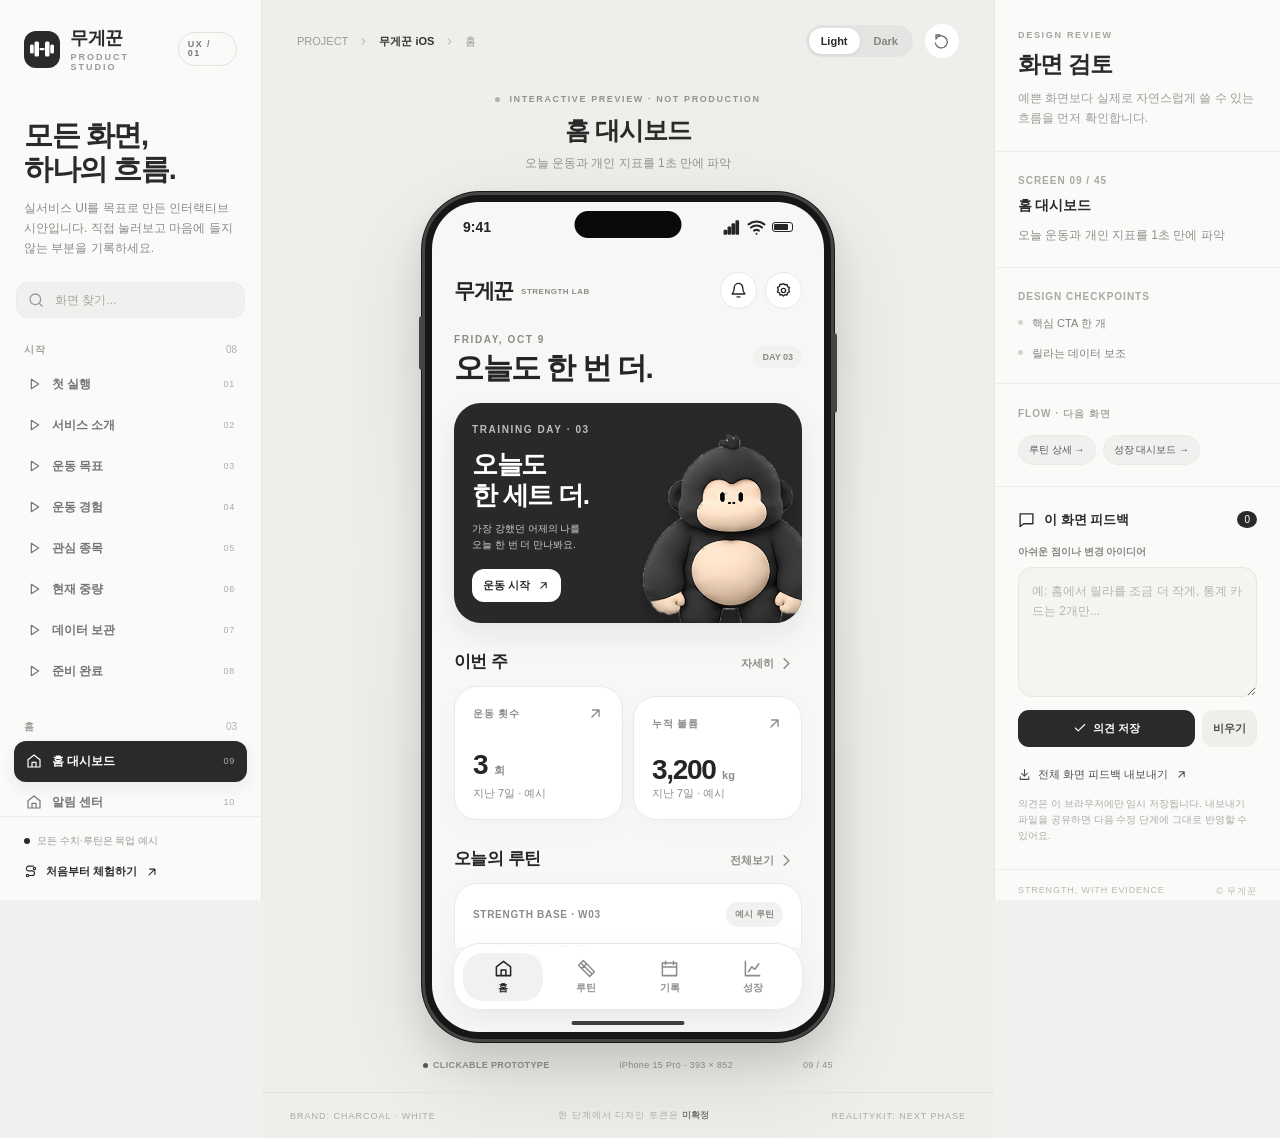
==== docs/MUGEKKUN_UI_STUDIO/index.html @ dc4504bd "Add 45-screen interactive Mugekkun UI design review studio" ====
<!doctype html>
<html lang="ko">
<head>
  <meta charset="utf-8">
  <meta name="viewport" content="width=device-width, initial-scale=1, viewport-fit=cover">
  <meta name="color-scheme" content="light dark">
  <title>무게꾼 | Product Studio — 화면 전체 설계</title>
  <meta name="description" content="무게꾼 프리미엄 미니멀 iOS 앱 디자인 검토용 인터랙티브 와이어프레임.">
  <link rel="stylesheet" href="studio.css">
</head>
<body>
  <div class="studio">
    <aside class="rail" aria-label="디자인 스튜디오 내비게이션">
      <div class="rail-head">
        <div class="brand-lockup"><span class="brand-mark" aria-hidden="true"><svg viewBox="0 0 40 40"><rect x="4" y="14" width="5" height="12" rx="2"/><rect x="10" y="10" width="6" height="20" rx="2"/><path d="M18 20h4" stroke="currentColor" stroke-width="3" stroke-linecap="round"/><rect x="24" y="10" width="6" height="20" rx="2"/><rect x="31" y="14" width="5" height="12" rx="2"/></svg></span><div><strong>무게꾼</strong><span>PRODUCT STUDIO</span></div></div>
        <span class="phase-label">UX / 01</span>
      </div>
      <div class="rail-intro">
        <h1>모든 화면,<br>하나의 흐름.</h1>
        <p>실서비스 UI를 목표로 만든 인터랙티브 시안입니다. 직접 눌러보고 마음에 들지 않는 부분을 기록하세요.</p>
      </div>
      <div class="rail-filter"><span data-icon="search"></span><input id="screenSearch" placeholder="화면 찾기..." aria-label="화면 검색"></div>
      <div id="screenGroups" class="screen-groups"></div>
      <div class="rail-bottom">
        <div class="sample-marker"><span class="status-dot"></span> 모든 수치·루틴은 목업 예시</div>
        <button class="text-link" id="jumpFirst" type="button"><span data-icon="route"></span> 처음부터 체험하기 <span data-icon="arrow-up-right"></span></button>
      </div>
    </aside>

    <main class="stage">
      <div class="stage-top">
        <div class="breadcrumb"><span>PROJECT</span><span data-icon="chevron-right"></span><strong>무게꾼 iOS</strong><span data-icon="chevron-right"></span><span id="currentGroupLabel">홈</span></div>
        <div class="stage-actions">
          <div class="segmented tiny-seg" aria-label="목업 색상 테마">
            <button type="button" class="theme-chip" data-theme="light">Light</button>
            <button type="button" class="theme-chip" data-theme="dark">Dark</button>
          </div>
          <button id="resetDemo" class="icon-btn desk-icon" title="샘플 상태 초기화" aria-label="샘플 상태 초기화"><span data-icon="rotate-ccw"></span></button>
        </div>
      </div>
      <div class="stage-center">
        <div class="preview-heading">
          <div class="preview-overline"><span class="overline-dot"></span> INTERACTIVE PREVIEW · NOT PRODUCTION</div>
          <h2 id="stageTitle">오늘, 한 번 더.</h2>
          <p id="stageSubtitle">실제 화면을 누르면 다음 흐름으로 이동합니다.</p>
        </div>
        <div class="phone">
          <div class="phone-screen" id="phoneScreen">
            <div class="statusbar"><span id="statusTime">9:41</span><span class="dynamic-island" aria-hidden="true"></span><span class="status-icons"><span data-icon="signal"></span><span data-icon="wifi"></span><span class="battery-indicator"><span></span></span></span></div>
            <div class="app-viewport" id="appViewport" aria-live="polite"></div>
            <div id="phoneToast" role="status" aria-live="polite"></div>
            <div id="appBottomNav"></div>
            <div class="home-indicator"></div>
          </div>
        </div>
        <div class="phone-meta"><span><span class="live-dot"></span> CLICKABLE PROTOTYPE</span><span>iPhone 15 Pro · 393 × 852</span><span id="screenCounter">01 / 40</span></div>
      </div>
      <div class="stage-foot"><span>BRAND: CHARCOAL · WHITE</span><span>현 단계에서 디자인 토큰은 <strong>미확정</strong></span><span>REALITYKIT: NEXT PHASE</span></div>
    </main>

    <aside class="inspector" aria-label="화면 설계 및 피드백">
      <div class="inspector-head">
        <div class="eyebrow">DESIGN REVIEW</div>
        <h2>화면 검토</h2>
        <p>예쁜 화면보다 실제로 자연스럽게 쓸 수 있는 흐름을 먼저 확인합니다.</p>
      </div>
      <div id="screenInspector"></div>
      <div class="feedback-panel">
        <div class="feedback-heading"><span data-icon="message-square"></span><strong>이 화면 피드백</strong><span id="reviewCount" class="review-count">0</span></div>
        <label for="feedbackText">아쉬운 점이나 변경 아이디어</label>
        <textarea id="feedbackText" rows="5" placeholder="예: 홈에서 릴라를 조금 더 작게, 통계 카드는 2개만..."></textarea>
        <div class="feedback-actions">
          <button id="saveFeedback" class="button-primary" type="button"><span data-icon="check"></span> 의견 저장</button>
          <button id="clearFeedback" class="button-secondary" type="button">비우기</button>
        </div>
        <button id="exportFeedback" class="export-link" type="button"><span data-icon="download"></span> 전체 화면 피드백 내보내기 <span data-icon="arrow-up-right"></span></button>
        <p class="feedback-hint">의견은 이 브라우저에만 임시 저장됩니다. 내보내기 파일을 공유하면 다음 수정 단계에 그대로 반영할 수 있어요.</p>
      </div>
      <div class="inspector-footer">STRENGTH, WITH EVIDENCE <span>© 무게꾼</span></div>
    </aside>
  </div>
  <script src="studio.js"></script>
</body>
</html>
---- docs/MUGEKKUN_UI_STUDIO/studio.css ----
/* 무게꾼 design exploration — working tokens, NOT final brand system */
:root{
  --ink:#2A2A2A;--white:#FFFFFF;--off:#F6F6F4;--sub:#8A8A89;--line:#EAEAE8;
  --studio-bg:#F0F1EF;--studio-surface:#FCFCFB;--stage-bg:#EEEFEA;
  --rail-width:262px;--inspector-width:286px;
  font-family:-apple-system,BlinkMacSystemFont,"SF Pro Display","SF Pro Text","Apple SD Gothic Neo","Pretendard",sans-serif;
  font-feature-settings:"ss01" on;-webkit-font-smoothing:antialiased
}
*{box-sizing:border-box}
html,body{margin:0;min-height:100%;color:var(--ink);background:var(--studio-bg)}
button,input,textarea,select{font:inherit}
button{cursor:pointer}
button:disabled{cursor:not-allowed;opacity:.45}
button:focus-visible,input:focus-visible,textarea:focus-visible{outline:2px solid #4B4B4B;outline-offset:3px}
button,input,textarea{-webkit-tap-highlight-color:transparent}
svg{display:block}
[data-icon] svg{width:19px;height:19px;stroke-width:1.9}
.studio{display:grid;grid-template-columns:var(--rail-width) minmax(420px,1fr) var(--inspector-width);min-height:100dvh}
.rail{background:#FAFAF9;border-right:1px solid #E5E6E3;height:100dvh;display:flex;flex-direction:column;position:sticky;top:0;overflow:hidden}
.rail-head{display:flex;align-items:center;justify-content:space-between;padding:26px 24px 10px}
.brand-lockup{display:flex;align-items:center;gap:10px}.brand-mark{width:37px;height:37px;display:grid;place-items:center;background:#2A2A2A;color:#fff;border-radius:12px}.brand-mark svg{width:30px;height:30px;fill:currentColor}
.brand-lockup strong{font-size:18px;display:block;letter-spacing:-.7px}.brand-lockup span:not(.brand-mark){display:block;font-size:9px;letter-spacing:2px;font-weight:800;color:#999;margin-top:2px}
.phase-label{font:800 9px/1 -apple-system,sans-serif;color:#777;border:1px solid #E2E2DF;border-radius:100px;padding:7px 9px;letter-spacing:1.4px}
.rail-intro{padding:36px 24px 23px}.rail-intro h1{font-size:29px;font-weight:740;letter-spacing:-1.4px;line-height:1.18;margin:0 0 13px}.rail-intro p{font-size:12px;color:#8B8B89;line-height:1.65;margin:0}
.rail-filter{display:flex;align-items:center;gap:9px;background:#F0F0EE;border:1px solid #ECECEA;border-radius:12px;margin:0 16px 16px;padding:9px 11px;color:#999}
.rail-filter [data-icon] svg{width:16px;height:16px}
.rail-filter input{width:100%;background:transparent;border:0;outline:none;font-size:12px;color:#343434}
.rail-filter input::placeholder{color:#A3A39F}
.screen-groups{overflow-y:auto;scrollbar-width:thin;flex:1;padding:0 14px 15px}
.screen-group{margin-bottom:19px}
.group-head{display:flex;align-items:center;justify-content:space-between;padding:9px 10px 7px}.group-head span{font-size:10px;font-weight:800;color:#A2A19E;letter-spacing:1.1px}.group-head em{font-style:normal;color:#B2B2B0;font-size:10px}
.screen-link{width:100%;border:0;background:transparent;display:flex;align-items:center;gap:10px;padding:10px 12px;border-radius:12px;text-align:left;color:#747472;transition:background .15s,color .15s;min-height:41px}
.screen-link:hover{background:#F0F0EF;color:#282828}
.screen-link.active{background:#2A2A2A;color:white;box-shadow:0 6px 16px #2A2A2A13}
.screen-link .side-icon svg{width:16px;height:16px;stroke-width:1.8}.screen-link span:nth-child(2){flex:1;font-size:12px;font-weight:600;white-space:nowrap;overflow:hidden;text-overflow:ellipsis}
.screen-link small{font-size:9px;opacity:.6;letter-spacing:.8px}
.rail-bottom{border-top:1px solid #ECECEA;padding:17px 24px 21px}.sample-marker{display:flex;align-items:center;gap:7px;color:#9A9A97;font-size:10px}
.status-dot,.live-dot,.overline-dot{width:6px;height:6px;background:#2A2A2A;border-radius:100%;display:inline-block;flex:none}
.rail-bottom .text-link{display:flex;align-items:center;gap:8px;background:transparent;border:0;font-size:11px;color:#2A2A2A;font-weight:700;padding:16px 0 0}.text-link [data-icon] svg{width:14px;height:14px}
.stage{min-width:0;display:flex;flex-direction:column;align-items:center;background:var(--stage-bg);position:relative;overflow:hidden}
.stage:before{content:"";pointer-events:none;position:absolute;width:660px;height:660px;border-radius:100%;background:radial-gradient(circle,#fff9 0%,#fff0 65%);left:50%;top:20%;transform:translateX(-50%)}
.stage-top{position:relative;z-index:1;display:flex;align-items:center;justify-content:space-between;width:100%;padding:24px 35px}
.breadcrumb{display:flex;gap:10px;align-items:center;font-size:11px;color:#9B9B98}.breadcrumb strong{color:#333;font-weight:740}.breadcrumb [data-icon] svg{width:11px;height:11px}
.stage-actions{display:flex;align-items:center;gap:12px}.tiny-seg{display:flex;background:#e4e5e2;border-radius:100px;padding:3px;gap:2px}.theme-chip{border:0;background:none;border-radius:100px;color:#858582;font-size:11px;font-weight:700;padding:7px 12px}
.theme-chip.selected{background:white;color:#2A2A2A;box-shadow:0 1px 5px #0001}.icon-btn{display:grid;place-items:center;border:0;background:white;color:#666;border-radius:100%;width:34px;height:34px}.icon-btn [data-icon] svg{width:16px;height:16px}
.stage-center{position:relative;z-index:1;display:flex;flex-direction:column;align-items:center;width:100%;padding:0 20px 22px;flex:1}
.preview-heading{text-align:center;margin:12px 0 20px;max-width:480px}.preview-overline{display:flex;align-items:center;gap:9px;justify-content:center;font-size:9px;font-weight:800;letter-spacing:1.6px;color:#93938F}
.preview-overline .overline-dot{width:5px;height:5px;background:#B2B2AE}
.preview-heading h2{font-size:25px;letter-spacing:-1px;font-weight:760;margin:10px 0 7px}.preview-heading p{font-size:12px;color:#92928E;line-height:1.5;margin:0}
.phone{width:412px;height:850px;position:relative;flex:none;background:#161616;border:3px solid #454545;border-radius:58px;box-shadow:0 0 0 1px #181818,0 20px 38px #20202022,0 35px 100px #2020201a;padding:7px}
.phone:before{content:"";position:absolute;top:138px;right:-6px;width:3px;height:80px;border-radius:0 5px 5px 0;background:#464646}.phone:after{content:"";position:absolute;top:121px;left:-6px;width:3px;height:54px;border-radius:5px 0 0 5px;background:#464646}
.phone-screen{width:100%;height:100%;border-radius:47px;position:relative;overflow:hidden;background:var(--app-bg);color:var(--fg);isolation:isolate;
  --app-bg:#F7F7F6;--surface:#FFFFFF;--surface-2:#F1F1F0;--surface-3:#E9E9E7;--fg:#252525;--muted:#8B8B88;--hairline:#E9E9E7;--shadow:0 8px 32px #00000005;--hero:#29292C;--inverse:#FFFFFF;--tab-bg:#FFFFFFEF;--chart:#2A2A2A}
.phone-screen[data-theme="dark"]{--app-bg:#0E0E10;--surface:#202024;--surface-2:#29292F;--surface-3:#35353B;--fg:#F7F7F7;--muted:#9D9DA1;--hairline:#37373B;--shadow:none;--hero:#2B2B2F;--inverse:#FFF;--tab-bg:#212125F5;--chart:#FFFFFF}
.statusbar{height:54px;position:absolute;top:0;left:0;right:0;display:flex;align-items:center;justify-content:space-between;padding:0 31px 4px;font-size:14px;font-weight:750;z-index:14;color:var(--fg)}
.dynamic-island{position:absolute;top:9px;left:50%;transform:translateX(-50%);width:107px;height:27px;border-radius:100px;background:#0A0A0B}
.status-icons{display:flex;align-items:center;gap:5px}.status-icons svg{width:15px;height:15px;stroke-width:2.6}
.battery-indicator{width:21px;height:10px;border:1.5px solid currentColor;border-radius:3px;margin-left:1px;padding:1px}.battery-indicator span{display:block;background:currentColor;width:85%;height:100%;border-radius:1px}
.app-viewport{position:absolute;top:54px;bottom:85px;left:0;right:0;overflow-y:auto;overflow-x:hidden;scrollbar-width:none;overscroll-behavior:contain}
.app-viewport::-webkit-scrollbar{display:none}
.app-viewport.full-height{bottom:24px}
#appBottomNav{position:absolute;bottom:18px;left:0;right:0;z-index:12;padding:0 21px 4px;pointer-events:none}
.phone-nav{pointer-events:auto;display:flex;align-items:center;justify-content:space-around;gap:3px;padding:9px 9px 8px;border-radius:27px;background:var(--tab-bg);border:1px solid var(--hairline);box-shadow:0 9px 30px #00000010;backdrop-filter:blur(22px)}
.phone-nav button{border:0;background:none;color:var(--muted);flex:1;border-radius:20px;display:flex;flex-direction:column;align-items:center;justify-content:center;gap:4px;min-height:48px;padding:5px}
.phone-nav button svg{width:19px;height:19px}.phone-nav button span:last-child{font-size:9.5px;font-weight:700}.phone-nav button.active{color:var(--fg);background:var(--surface-2)}
.home-indicator{position:absolute;bottom:7px;width:113px;height:4px;border-radius:100px;background:var(--fg);left:50%;transform:translateX(-50%);z-index:20;opacity:.87}
#phoneToast{position:absolute;left:17px;right:17px;bottom:102px;pointer-events:none;z-index:30}
.toast{border-radius:16px;background:var(--fg);color:var(--app-bg);box-shadow:0 10px 30px #0002;padding:12px 15px;display:flex;align-items:center;gap:9px;font-size:12px;animation:toast-in .22s ease-out}.toast svg{width:16px;height:16px}@keyframes toast-in{from{transform:translateY(10px);opacity:0}to{transform:none;opacity:1}}
.phone-meta{width:410px;display:flex;align-items:center;justify-content:space-between;margin-top:18px;color:#92928E;font-size:9px;letter-spacing:.35px}.phone-meta span:first-child{font-size:9px;font-weight:700;display:flex;gap:5px;align-items:center}.live-dot{width:5px;height:5px;background:#585854}
.stage-foot{z-index:1;position:relative;display:flex;align-items:center;justify-content:space-between;gap:10px;width:100%;border-top:1px solid #E1E2DE;padding:16px 28px;font-size:9px;color:#AAAAA6;letter-spacing:1px}.stage-foot strong{color:#777;letter-spacing:0}
.inspector{background:#FAFAF9;border-left:1px solid #E5E6E3;height:100dvh;position:sticky;top:0;display:flex;flex-direction:column;overflow-y:auto;scrollbar-width:thin}
.inspector-head{padding:30px 23px 22px;border-bottom:1px solid #ECEDEA}.eyebrow{font-size:9px;font-weight:850;letter-spacing:1.7px;color:#A4A4A1}.inspector-head h2{margin:9px 0 9px;font-size:23px;letter-spacing:-.9px}.inspector-head p{font-size:12px;color:#9C9C99;line-height:1.65;margin:0}
.inspector-block{padding:23px 23px 21px;border-bottom:1px solid #ECEDEA}.inspector-kicker{font-size:10px;color:#A7A7A4;letter-spacing:1px;font-weight:750;margin-bottom:9px}.inspector-value{font-size:14px;font-weight:750;line-height:1.5;letter-spacing:-.25px}.inspector-body{font-size:12px;color:#8F8F8C;line-height:1.75;margin:9px 0 0}.flow-chips{display:flex;flex-wrap:wrap;gap:7px;margin-top:14px}.flow-chips button{font-size:10px;background:#F0F0EE;border:1px solid #E9E9E5;border-radius:100px;color:#555;padding:7px 10px}.flow-chips button:hover{background:#E2E2DF}
.design-points{display:grid;gap:14px;margin:13px 0 0;padding:0;list-style:none}.design-points li{font-size:11px;color:#81817E;display:flex;align-items:flex-start;gap:9px;line-height:1.5}.design-points li:before{content:"";background:#D3D3CF;width:5px;height:5px;border-radius:100%;margin-top:5px;flex:none}
.feedback-panel{padding:24px 23px 25px}.feedback-heading{display:flex;align-items:center;gap:9px;font-size:13px;margin-bottom:16px}.feedback-heading [data-icon] svg{width:17px;height:17px}.review-count{margin-left:auto;background:#2A2A2A;color:white;border-radius:100%;font-size:10px;padding:3px 7px}
.feedback-panel label{display:block;font-size:10px;font-weight:700;color:#858582;margin-bottom:8px}.feedback-panel textarea{width:100%;min-height:120px;background:#F4F4F1;border:1px solid #E6E6E2;border-radius:14px;padding:13px;font-size:12px;line-height:1.7;resize:vertical;color:#323232}.feedback-panel textarea::placeholder{color:#B4B4B0}
.feedback-actions{display:flex;gap:7px;margin-top:9px}.button-primary,.button-secondary{padding:11px;border-radius:11px;border:0;font-weight:700;font-size:11px}.button-primary{background:#2A2A2A;color:white;display:flex;align-items:center;gap:6px;flex:1;justify-content:center}.button-primary svg{width:14px;height:14px}.button-secondary{background:#EEEEEB;color:#4A4A49}
.export-link{font-size:11px;color:#4C4C4A;border:0;background:none;padding:20px 0 0;display:flex;gap:7px;align-items:center;text-align:left}.export-link svg{width:13px;height:13px}.feedback-hint{font-size:10px;color:#AAAAA7;line-height:1.6;margin:14px 0 0}.inspector-footer{padding:15px 23px;display:flex;justify-content:space-between;margin-top:auto;color:#B8B8B4;font-size:9px;letter-spacing:.9px;border-top:1px solid #ECEDEA}
/* App UI */
.app-shell{padding:16px 22px 28px}.app-shell.compact{padding-top:6px}.app-shell.with-fixed{padding-bottom:100px}
.app-top{display:flex;align-items:center;justify-content:space-between;gap:12px;margin-bottom:20px}.brand-word{font-size:21px;font-weight:800;letter-spacing:-1.3px}.app-top-actions{display:flex;gap:8px;align-items:center}.circle-control{width:37px;height:37px;display:grid;place-items:center;flex:none;border:1px solid var(--hairline);background:var(--surface);border-radius:50%;color:var(--fg)}.circle-control svg{width:17px;height:17px}.circle-control.dark{background:var(--fg);color:var(--app-bg);border-color:transparent}
.page-back{display:flex;align-items:center;justify-content:space-between;margin-bottom:26px}.back-btn{display:inline-flex;align-items:center;gap:6px;border:0;background:none;color:var(--fg);font-size:12px;font-weight:650;padding:5px 0}.back-btn svg{width:18px;height:18px}.back-action{border:0;background:none;color:var(--muted);font-size:12px;font-weight:650}
.eyebrow-app{font-size:10px;font-weight:800;letter-spacing:1.6px;color:var(--muted);text-transform:uppercase}.page-title{font-size:30px;line-height:1.18;letter-spacing:-1.5px;font-weight:790;margin:7px 0 6px}.page-title.mid{font-size:26px}.page-title.big{font-size:36px}.body-copy{font-size:12px;color:var(--muted);line-height:1.65;margin:0}.section-head{display:flex;align-items:baseline;justify-content:space-between;gap:10px;margin:27px 0 12px}.section-title{font-size:17px;font-weight:750;letter-spacing:-.55px;margin:0}.section-subtitle{font-size:10px;color:var(--muted)}.section-link{font-size:11px;font-weight:650;color:var(--muted);border:0;background:none;display:flex;align-items:center;gap:3px}.section-link svg{width:14px;height:14px}
.card{padding:18px;background:var(--surface);border:1px solid var(--hairline);border-radius:23px;box-shadow:var(--shadow);color:var(--fg)}
.card.small{border-radius:19px;padding:14px}.card.soft{background:var(--surface-2);border-color:transparent}.card.outline{background:transparent}.card.dark{color:#F8F8F8;background:#29292C;border-color:#39393C}.card.inset{padding:0;overflow:hidden}
.card + .card{margin-top:10px}
.card-kicker{font-size:10px;letter-spacing:.7px;color:var(--muted);font-weight:650}.card.dark .card-kicker{color:#ADADB0}
.card-title{font-size:16px;font-weight:745;letter-spacing:-.4px;line-height:1.32}.card-copy{font-size:11px;line-height:1.55;color:var(--muted)}.card.dark .card-copy{color:#B2B2B5}
.metric-number{font-size:37px;letter-spacing:-1.9px;line-height:1.15;font-weight:780;font-variant-numeric:tabular-nums}.metric-unit{font-size:14px;color:var(--muted);font-weight:650;letter-spacing:0}.metric-label{font-size:11px;color:var(--muted)}
.rows{display:flex;flex-direction:column;gap:10px}.flex{display:flex;align-items:center;gap:9px}.between{display:flex;align-items:center;justify-content:space-between;gap:10px}.center{text-align:center}.muted{color:var(--muted)}.tiny{font-size:10px}.small-text{font-size:11px}.fw7{font-weight:700}.nowrap{white-space:nowrap}.hr{height:1px;background:var(--hairline);margin:16px 0}.spacer-8{height:8px}.spacer-16{height:16px}.spacer-24{height:24px}
.grid-two{display:grid;grid-template-columns:repeat(2,minmax(0,1fr));gap:10px}.grid-three{display:grid;grid-template-columns:repeat(3,minmax(0,1fr));gap:9px}
.pill{display:inline-flex;align-items:center;gap:4px;border-radius:100px;background:var(--surface-2);color:var(--muted);padding:6px 9px;font-size:9px;font-weight:750;white-space:nowrap}
.pill svg{width:11px;height:11px}.pill.dark{background:#313134;color:white}.pill.outline{background:transparent;border:1px solid var(--hairline)}.pill.status-success{background:#F6FFED;color:#389E0D}.pill.status-warning{background:#FFFBE6;color:#D48806}.pill.status-error{background:#FFF2F0;color:#CF1322}.pill.status-info{background:#E6F4FF;color:#0958D9}
.phone-screen[data-theme="dark"] .pill.status-success{background:#162312;color:#95DE64}.phone-screen[data-theme="dark"] .pill.status-warning{background:#2B2511;color:#FFD666}.phone-screen[data-theme="dark"] .pill.status-info{background:#102439;color:#69B1FF}
.tap{cursor:pointer;transition:transform .16s,border-color .16s,background .16s}.tap:active{transform:scale(.982)}.tap:hover{border-color:var(--muted)}.tap:focus-visible{outline:2px solid var(--fg);outline-offset:3px}
.action-primary{width:100%;display:flex;align-items:center;justify-content:center;gap:8px;background:var(--fg);color:var(--app-bg);border:0;border-radius:15px;padding:15px;font-size:13px;font-weight:730;min-height:51px}.action-primary svg{width:18px;height:18px}
.action-primary.inverse{background:white;color:#222}.action-secondary{border:1px solid var(--hairline);border-radius:15px;background:var(--surface);padding:14px;color:var(--fg);width:100%;font-size:12px;font-weight:700;min-height:48px}
.action-plain{background:none;color:var(--muted);border:0;font-size:12px;font-weight:650;padding:10px}
.inline-btn{border:0;background:var(--surface-2);color:var(--fg);border-radius:10px;padding:8px 11px;font-size:11px;font-weight:700}.inline-btn svg{width:14px;height:14px}
.card-arrow{width:21px;height:21px;display:grid;place-items:center;color:var(--muted)}.card-arrow svg{width:16px;height:16px}
.hero-home{border-radius:27px;background:#29292C;min-height:206px;overflow:hidden;position:relative;color:#fff;padding:21px 18px;box-shadow:0 12px 28px #15151513}
.hero-home .eyebrow-app{color:#C1C1C1}.hero-home h3{font-size:26px;line-height:1.19;letter-spacing:-1.3px;margin:14px 0 10px;position:relative;z-index:2;max-width:180px}.hero-home .hero-sub{font-size:10px;color:#CCC;line-height:1.6;max-width:150px;position:relative;z-index:2}.hero-home .cta-small{display:inline-flex;align-items:center;gap:7px;color:#2A2A2A;background:#FFF;border:0;border-radius:12px;font-size:11px;font-weight:800;padding:9px 11px;margin-top:16px;position:relative;z-index:3}.hero-home .cta-small svg{width:13px;height:13px}
.lila-hero{position:absolute;right:-39px;bottom:-26px;width:218px;height:220px;object-fit:contain;filter:drop-shadow(0 14px 8px #0003)}
.lila-stand{height:210px;width:100%;object-fit:contain;filter:drop-shadow(0 12px 10px #0002)}
.lila-small{width:72px;height:72px;object-fit:contain}.lila-face{width:62px;height:62px;border-radius:18px;object-fit:cover}
.stat-card{min-height:124px;display:flex;flex-direction:column;justify-content:space-between}.stat-card .number{font-size:28px;font-weight:800;letter-spacing:-1.3px}.stat-card .number span{font-size:11px;font-weight:600;letter-spacing:0;color:var(--muted)}
.counter-ring{width:42px;height:42px;display:grid;place-items:center;border:3px solid var(--hairline);border-top-color:var(--fg);border-radius:50%;font-size:14px;font-weight:750}
.row-tile{display:flex;align-items:center;gap:12px;background:var(--surface);border:1px solid var(--hairline);border-radius:18px;padding:14px;color:var(--fg);width:100%;text-align:left}
.row-tile .row-icon{width:37px;height:37px;border-radius:12px;background:var(--surface-2);display:grid;place-items:center;flex:none}.row-icon svg{width:19px;height:19px}
.row-tile .row-main{flex:1;min-width:0}.row-tile .row-main strong{font-size:12px;font-weight:750;display:block;letter-spacing:-.2px}.row-tile .row-main span{font-size:10px;color:var(--muted);display:block;margin-top:4px}.row-tile .chev{color:var(--muted)}.row-tile .chev svg{width:15px;height:15px}
.rule-label{font-size:9px;color:var(--muted);line-height:1.5;letter-spacing:.05px}
.month-dots{display:grid;grid-template-columns:repeat(13,1fr);grid-template-rows:repeat(5,6px);gap:7px 4px;padding:18px 0 3px}
.month-dots span{width:5px;height:5px;border-radius:50%;background:var(--surface-3)}
.month-dots span.active{background:var(--fg)}.month-dots span.med{background:var(--muted)}
.chart-wrap{width:100%;height:178px;margin:9px 0 0}.chart-wrap svg{width:100%;height:100%;overflow:visible}.chart-wrap svg .line{fill:none;stroke:var(--chart);stroke-width:2.5;stroke-linecap:round;stroke-linejoin:round}.chart-wrap svg .line-light{fill:none;stroke:var(--muted);stroke-width:1.6;stroke-dasharray:3 4}.chart-wrap svg .axis{stroke:var(--hairline);stroke-width:1}.chart-wrap svg text{fill:var(--muted);font:10px -apple-system,sans-serif}.chart-wrap svg .dot{fill:var(--chart)}
.bar-chart{height:82px;display:flex;align-items:flex-end;justify-content:space-between;gap:9px;padding-top:12px}.bar-chart span{flex:1;background:var(--surface-3);border-radius:5px 5px 3px 3px;min-height:4px}.bar-chart span.active{background:var(--fg)}
.segmented-app{display:flex;background:var(--surface-2);border-radius:12px;padding:4px;gap:3px}.segmented-app button{border:0;background:transparent;color:var(--muted);border-radius:9px;padding:10px 8px;font-size:11px;font-weight:710;flex:1}.segmented-app button.active{background:var(--surface);box-shadow:0 1px 4px #0001;color:var(--fg)}
.pick-card{display:flex;justify-content:space-between;gap:12px;background:var(--surface);border:1px solid var(--hairline);border-radius:20px;padding:16px;margin-bottom:9px}.pick-card.selected{border-color:var(--fg);box-shadow:inset 0 0 0 1px var(--fg)}
.pick-card .title{font-weight:760;font-size:14px;letter-spacing:-.4px}.pick-card .desc{font-size:10px;line-height:1.5;color:var(--muted);margin-top:6px}
.check-circle{width:22px;height:22px;border-radius:100%;border:1.5px solid var(--hairline);display:grid;place-items:center;flex:none}.check-circle.selected{background:var(--fg);color:var(--app-bg);border-color:var(--fg)}.check-circle svg{width:13px;height:13px}
.form-field{display:flex;flex-direction:column;gap:8px;margin:17px 0}.form-field label{font-size:11px;font-weight:740;color:var(--fg)}.field-input{width:100%;padding:14px 15px;border:1px solid var(--hairline);border-radius:14px;background:var(--surface);color:var(--fg);font-size:14px;font-weight:650;outline:none}.field-input::placeholder{font-size:12px;font-weight:400;color:var(--muted)}
.input-double{display:flex;gap:10px}.input-double .form-field{flex:1;min-width:0}
.field-caption{font-size:10px;line-height:1.6;color:var(--muted);margin-top:5px}
.choice-chips{display:flex;flex-wrap:wrap;gap:8px;margin:16px 0}.choice-chips button{background:var(--surface);border:1px solid var(--hairline);border-radius:100px;padding:9px 11px;color:var(--muted);font-size:10px;font-weight:750}.choice-chips button.active{background:var(--fg);color:var(--app-bg);border-color:var(--fg)}
.alert-soft{padding:13px;border-radius:14px;background:var(--surface-2);font-size:10px;color:var(--muted);line-height:1.65;display:flex;align-items:flex-start;gap:8px}.alert-soft svg{width:16px;height:16px;flex:none}
.alert-soft.status-warning{background:#FFFBE6;color:#9E6800}
.alert-soft.status-info{background:#E6F4FF;color:#0958D9}
.alert-soft.status-success{background:#F6FFED;color:#389E0D}
.choice-row{display:flex;align-items:center;justify-content:space-between;gap:12px;border-bottom:1px solid var(--hairline);padding:14px 0}.choice-row:last-child{border:0}.choice-row strong{font-size:12px}.choice-row span{font-size:10px;color:var(--muted)}
.progress-track{height:5px;border-radius:10px;background:var(--surface-3);overflow:hidden}.progress-track>span{display:block;background:var(--fg);height:100%;border-radius:10px;transition:width .25s}
.progress-numbers{display:flex;justify-content:space-between;color:var(--muted);font-size:10px;margin-top:9px}.step-badge{height:29px;min-width:29px;padding:0 7px;background:var(--surface-2);color:var(--fg);font-weight:750;border-radius:10px;display:grid;place-items:center;font-size:11px}
.step-badge.done{background:var(--fg);color:var(--app-bg)}
.session-header{background:var(--surface);border:1px solid var(--hairline);border-radius:24px;padding:18px}.session-live{display:inline-flex;gap:7px;align-items:center;font-size:10px;color:var(--muted);font-weight:750}.session-live span{width:6px;height:6px;border-radius:50%;background:#52C41A}
.set-grid{display:grid;grid-template-columns:33px 1fr 1fr 1fr;gap:8px;align-items:center;padding:11px 0;border-bottom:1px solid var(--hairline)}.set-grid:last-child{border-bottom:0}
.set-grid.hd{padding-bottom:7px;color:var(--muted);font-size:9px;font-weight:750}
.set-grid span{font-size:11px;font-weight:650;text-align:center}.set-grid span:first-child{text-align:left}.set-grid .done{color:#389E0D}
.timer-circle{width:203px;height:203px;border-radius:100%;margin:15px auto;display:flex;flex-direction:column;align-items:center;justify-content:center;background:conic-gradient(var(--fg) 0deg 246deg,var(--surface-3) 246deg 360deg);position:relative}
.timer-circle:before{content:"";position:absolute;inset:10px;border-radius:50%;background:var(--app-bg)}.timer-circle>*{z-index:1;position:relative}
.timer-circle strong{font-size:48px;letter-spacing:-2px;font-variant-numeric:tabular-nums}.timer-circle small{font-size:11px;color:var(--muted);margin-bottom:6px}
.big-entry{background:var(--surface);border:1px solid var(--hairline);border-radius:19px;padding:15px;display:flex;gap:12px;align-items:center}
.big-entry label{font-size:10px;color:var(--muted);display:block}.big-entry input{width:100%;font-size:31px;font-weight:770;letter-spacing:-1px;min-width:0;border:0;outline:0;background:transparent;color:var(--fg);padding:5px 0}
.big-entry .unit{font-size:13px;font-weight:650;color:var(--muted)}.big-entry .sep{width:1px;background:var(--hairline);height:50px}
.sticky-action{position:sticky;bottom:-28px;background:linear-gradient(transparent,var(--app-bg) 26%);padding:24px 0 15px;z-index:5}
.divider-title{display:flex;justify-content:space-between;align-items:baseline;margin:19px 0 10px}.divider-title strong{font-size:14px}.divider-title span{font-size:10px;color:var(--muted)}
.switch{border:0;display:inline-block;width:38px;height:22px;background:var(--surface-3);border-radius:100px;padding:3px;flex:none}.switch:after{content:"";display:block;width:16px;height:16px;background:white;border-radius:50%;box-shadow:0 1px 3px #0002;transition:transform .2s}.switch.active{background:#2A2A2A}.switch.active:after{transform:translateX(16px)}
.screen-mask{position:fixed;inset:0;background:#0000;pointer-events:none}
.price-label{font-size:10px;color:var(--muted);font-weight:700}
.feature-count{font-size:34px;font-weight:750;letter-spacing:-1px}
.empty-wrap{text-align:center;padding:40px 13px}.empty-wrap .empty-illustration{width:103px;height:103px;border-radius:34px;background:var(--surface-2);display:grid;place-items:center;margin:0 auto 24px}.empty-illustration svg{width:45px;height:45px}.empty-wrap h3{font-size:18px;letter-spacing:-.5px;margin:0 0 9px}.empty-wrap p{font-size:11px;color:var(--muted);line-height:1.7;margin:0 0 25px}
.avatar{width:40px;height:40px;border-radius:50%;display:grid;place-items:center;background:var(--surface-2);color:var(--fg);font-size:14px;font-weight:800}
.graph-key{display:flex;gap:15px;align-items:center;margin-top:11px}.graph-key span{display:flex;align-items:center;gap:6px;color:var(--muted);font-size:10px}.graph-key i{width:12px;height:3px;border-radius:2px;background:var(--fg)}.graph-key i.alt{background:var(--muted)}
.review-demo-note{display:flex;gap:7px;align-items:center;font-size:9px;color:var(--muted);padding:10px 0 0}.review-demo-note svg{width:12px;height:12px}
.medal-circle{display:grid;place-items:center;width:45px;height:45px;border-radius:16px;background:var(--surface-2)}.medal-circle svg{width:22px;height:22px}
.logo-splash{display:grid;place-items:center;margin:auto;width:104px;height:104px;background:#2A2A2A;color:white;border-radius:31px}.logo-splash svg{width:72px;height:72px;fill:currentColor}
.splash-view{height:675px;display:flex;flex-direction:column;align-items:center;justify-content:space-between;padding:90px 30px 34px;text-align:center}.splash-view h1{font-size:36px;letter-spacing:-1.5px;margin:18px 0 8px}.splash-view p{font-size:12px;color:var(--muted);line-height:1.7;margin:0}.splash-cta{width:100%}.splash-lila{height:205px;max-width:80%;object-fit:contain;margin:8px auto}
.large-choice{display:flex;align-items:center;gap:13px;padding:17px;border:1px solid var(--hairline);border-radius:20px;background:var(--surface);margin-top:9px;text-align:left}.large-choice.active{border-color:var(--fg);box-shadow:inset 0 0 0 1px var(--fg)}.large-choice strong{display:block;font-size:13px}.large-choice p{font-size:10px;line-height:1.6;color:var(--muted);margin:5px 0 0}.choice-illustration{width:45px;height:45px;border-radius:14px;display:grid;place-items:center;background:var(--surface-2);flex:none}.choice-illustration svg{width:22px;height:22px}
.split-stat{display:grid;grid-template-columns:1fr 1fr;gap:0}.split-stat>*:not(:first-child){border-left:1px solid var(--hairline);padding-left:16px}.split-stat>*:first-child{padding-right:15px}
[data-scroll-top] {scroll-margin-top:20px}
@media(min-width:1550px){.studio{--rail-width:278px;--inspector-width:320px}.phone{height:866px}.stage-center{padding-bottom:30px}}
@media(max-width:1190px){.studio{grid-template-columns:210px minmax(410px,1fr) 245px}.rail-intro,.rail-head{padding-left:16px;padding-right:16px}.rail-intro h1{font-size:23px}.inspector-head,.inspector-block,.feedback-panel{padding-left:17px;padding-right:17px}.stage-top{padding:20px}}
@media(max-width:1030px){.studio{grid-template-columns:205px minmax(410px,1fr)}.inspector{position:static;height:auto;grid-column:1/-1;display:grid;grid-template-columns:1fr 1fr;align-items:start;border-top:1px solid #E5E6E3}.inspector-head{grid-column:1/-1}.feedback-panel{grid-column:2;grid-row:2/4}.inspector-footer{grid-column:1/-1}}
@media(max-width:690px){.studio{display:block}.rail{height:auto;position:static;padding-bottom:8px}.rail-head{padding:13px 17px}.rail-intro{display:none}.rail-filter{margin:7px 14px}.screen-groups{display:flex;overflow-x:auto;overflow-y:hidden;padding:0 10px;gap:4px;max-height:76px}.screen-group{display:flex;gap:3px;align-items:center;margin:0;flex:none}.group-head{padding:0 5px}.group-head span{display:none}.group-head em{display:none}.screen-link{width:auto;padding:10px;flex:none}.screen-link small{display:none}.rail-bottom{display:none}.stage-top{padding:14px}.stage-center{padding:0 7px 25px}.preview-heading{margin:13px 0}.preview-heading h2{font-size:20px}.preview-heading p{font-size:10px}.phone{width:min(410px,calc(100vw - 24px));height: min(850px,calc((100vw - 24px)*2.07));border-radius:clamp(33px,12vw,58px);padding:6px}.phone-screen{border-radius:clamp(29px,11vw,47px)}.phone-meta{width:min(410px,calc(100vw - 24px));font-size:8px}.stage-foot{font-size:8px;flex-wrap:wrap;gap:8px;padding:13px}.inspector{display:block}.inspector-head{padding:23px}.inspector-block,.feedback-panel{padding:20px 23px}}
@media(max-width:430px){.app-shell{padding:14px 18px 24px}.page-title{font-size:28px}.phone{height:calc((100vw - 24px)*2.07)}.hero-home{min-height:194px}.lila-hero{width:202px}.inspector{margin-top:0}.phone-meta span:nth-child(2){display:none}}
@media(prefers-reduced-motion:reduce){*,*:before,*:after{transition:none!important;animation:none!important}}

/* Preview QA overrides: inline Lucide glyphs must never expand metric cards. */
.phone-screen svg{width:19px;height:19px;flex-shrink:0}
.phone-screen .between>svg,
.phone-screen .card .between>svg{width:17px;height:17px;color:var(--muted)}
.phone-screen .chart-wrap svg{width:100%;height:100%}
.phone-screen .chart-wrap svg .line,.phone-screen .chart-wrap svg .line-light,.phone-screen .chart-wrap svg .axis{stroke-linecap:round}
.phone-screen .card .card-kicker{line-height:1.35}
.phone-screen .logo-splash svg{width:65px;height:65px}
.phone-screen .empty-illustration svg{width:45px;height:45px}
.phone-screen .hero-home .cta-small svg{width:13px;height:13px;color:inherit}
.phone-screen .circle-control svg{width:17px;height:17px}
.phone-screen .card .section-link svg{width:13px;height:13px}
.phone-screen .row-tile svg{width:18px;height:18px}
.phone-screen .set-grid svg{width:15px;height:15px;margin:auto}
.spacer-12{height:12px}.spacer-20{height:20px}
.phone-screen .section-head+ .card{margin-top:0}
.phone-screen .metric-number{font-variant-numeric:tabular-nums}
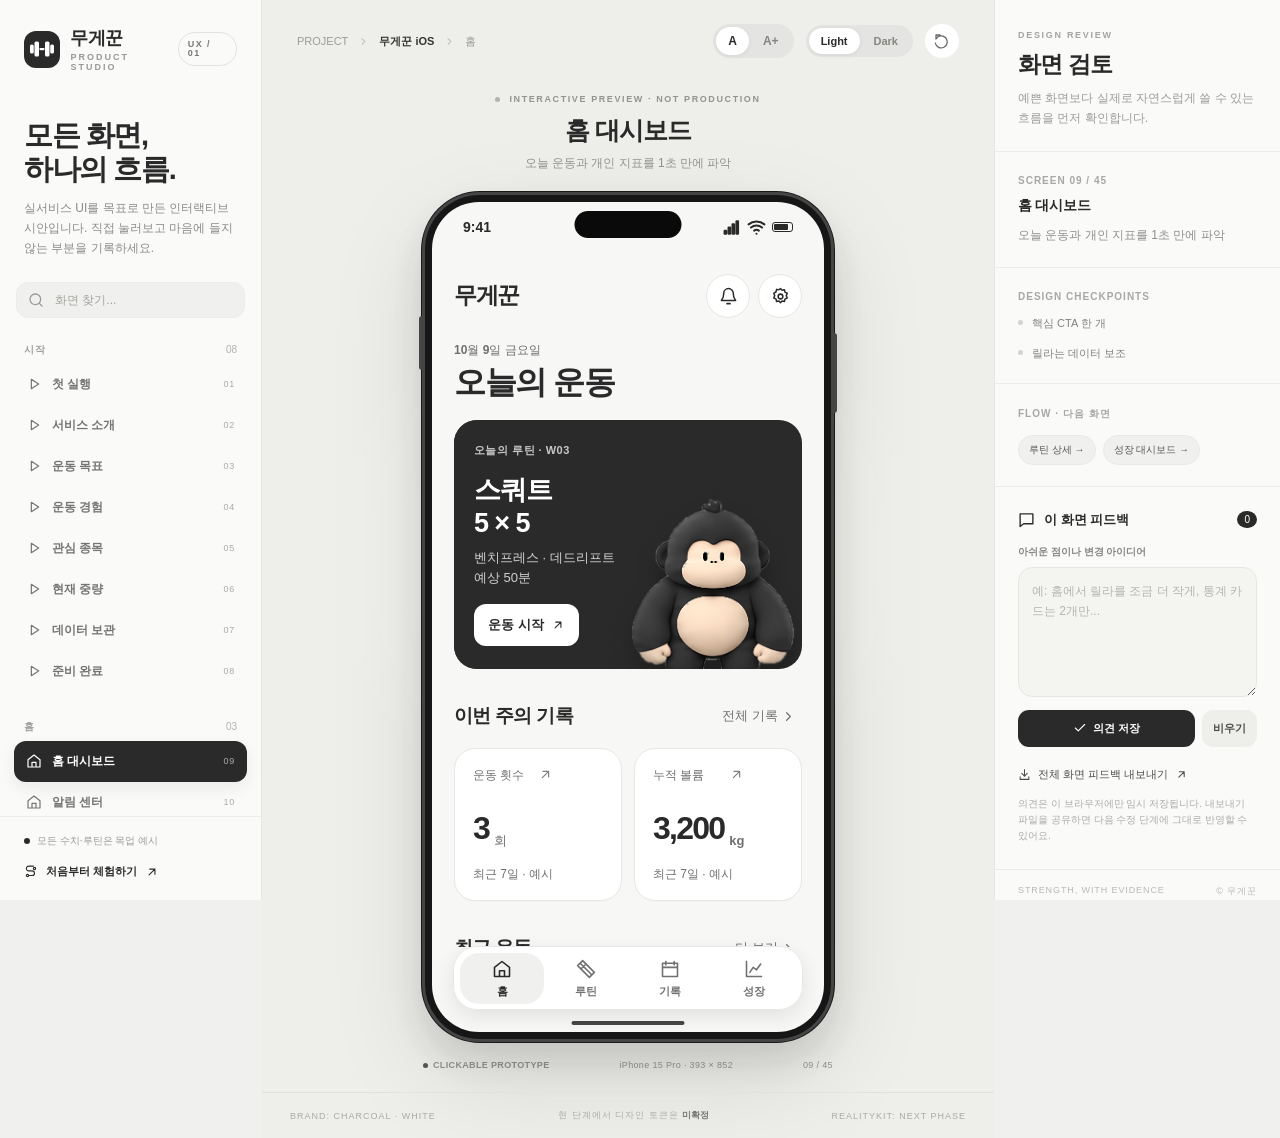
==== commit 9d7878f0: "Refine Mugekkun UI Studio with iOS typography and aligned grids" ====
--- a/docs/MUGEKKUN_UI_STUDIO/index.html
+++ b/docs/MUGEKKUN_UI_STUDIO/index.html
@@ -4,9 +4,10 @@
   <meta charset="utf-8">
   <meta name="viewport" content="width=device-width, initial-scale=1, viewport-fit=cover">
   <meta name="color-scheme" content="light dark">
-  <title>무게꾼 | Product Studio — 화면 전체 설계</title>
+  <title>무게꾼 | Product Studio v2 — 화면 전체 설계</title>
   <meta name="description" content="무게꾼 프리미엄 미니멀 iOS 앱 디자인 검토용 인터랙티브 와이어프레임.">
   <link rel="stylesheet" href="studio.css">
+  <link rel="stylesheet" href="polish-v2.css">
 </head>
 <body>
   <div class="studio">
@@ -31,6 +32,10 @@
       <div class="stage-top">
         <div class="breadcrumb"><span>PROJECT</span><span data-icon="chevron-right"></span><strong>무게꾼 iOS</strong><span data-icon="chevron-right"></span><span id="currentGroupLabel">홈</span></div>
         <div class="stage-actions">
+          <div class="segmented tiny-seg" aria-label="글자 크기 체험">
+            <button type="button" class="type-chip" data-type="default" title="기본 크기">A</button>
+            <button type="button" class="type-chip" data-type="large" title="큰 글씨 미리보기">A+</button>
+          </div>
           <div class="segmented tiny-seg" aria-label="목업 색상 테마">
             <button type="button" class="theme-chip" data-theme="light">Light</button>
             <button type="button" class="theme-chip" data-theme="dark">Dark</button>
--- a/docs/MUGEKKUN_UI_STUDIO/polish-v2.css
+++ b/docs/MUGEKKUN_UI_STUDIO/polish-v2.css
@@ -0,0 +1,490 @@
+/* ═══════════════════════════════════════════════════════════════════════
+   MUGEKKUN / REFERENCE-LED POLISH v2 (CANDIDATE, NOT FINAL DESIGN TOKENS)
+   Sources: Apple's iOS HIG typography/layout & real fitness data dashboards.
+   CSS maps to SwiftUI semantic styles; final sizes stay subject to approval.
+   ═══════════════════════════════════════════════════════════════════════ */
+.phone-screen {
+  /* Brand: only charcoal and white/neutral. Accents: semantic states only. */
+  --app-bg:#F7F7F6;
+  --surface:#FFFFFF;
+  --surface-2:#F0F0EF;
+  --surface-3:#E5E5E3;
+  --fg:#2A2A2A;
+  --muted:#707070;
+  --secondary:#555555;
+  --hairline:#E7E7E5;
+  --shadow:0 1px 2px rgba(0,0,0,.018);
+  --tab-bg:rgba(255,255,255,.96);
+  --chart:#2A2A2A;
+  --ui-gap:12px;
+  --ui-radius:20px;
+  font-family:-apple-system,BlinkMacSystemFont,"SF Pro Text","Apple SD Gothic Neo",sans-serif;
+  font-size:15px;
+  line-height:1.35;
+  font-kerning:normal;
+  font-variant-numeric:tabular-nums;
+  text-rendering:optimizeLegibility;
+}
+.phone-screen[data-theme="dark"] {
+  --app-bg:#111112;
+  --surface:#202021;
+  --surface-2:#29292A;
+  --surface-3:#39393A;
+  --fg:#F7F7F7;
+  --muted:#A7A7AA;
+  --secondary:#D0D0D0;
+  --hairline:#303032;
+  --shadow:none;
+  --tab-bg:rgba(33,33,34,.97);
+  --chart:#F7F7F7;
+}
+.phone-screen .app-shell {
+  padding:18px 22px 38px;
+}
+.phone-screen .app-shell.with-fixed {padding-bottom:104px}
+.phone-screen .app-top {
+  min-height:44px;
+  margin-bottom:25px;
+  gap:12px;
+}
+.phone-screen .brand-word {
+  font-size:23px;
+  font-weight:760;
+  letter-spacing:-.065em;
+  white-space:nowrap;
+}
+.phone-screen .brand-word .brand-subline{
+  font-size:10px;
+  font-weight:600;
+  line-height:1.4;
+  color:var(--muted);
+  margin-left:9px;
+  letter-spacing:.025em;
+}
+.phone-screen .app-top-actions {gap:8px}
+.phone-screen .circle-control{
+  width:44px;height:44px;
+  border-radius:50%;
+  background:var(--surface);
+  border:1px solid var(--hairline);
+}
+.phone-screen .circle-control svg{width:19px;height:19px}
+.phone-screen .page-back{
+  min-height:34px;
+  margin-bottom:23px;
+}
+.phone-screen .back-btn{
+  min-height:40px;
+  font-size:14px;
+  font-weight:650;
+  gap:3px;
+  color:var(--fg);
+}
+.phone-screen .back-btn svg{width:20px;height:20px}
+.phone-screen .back-action{
+  font-size:13px;min-height:38px
+}
+/* 17pt human-readable body; explanatory copy 14pt rather than 10–12. */
+.phone-screen .page-title {
+  font-size:31px;
+  font-weight:735;
+  letter-spacing:-.042em;
+  line-height:1.23;
+  margin:8px 0 10px;
+  word-break:keep-all;
+}
+.phone-screen .page-title.big{font-size:35px;line-height:1.2;letter-spacing:-.044em}
+.phone-screen .page-title.mid{font-size:26px;line-height:1.24}
+.phone-screen .body-copy{
+  color:var(--muted);
+  font-size:14px;
+  line-height:1.57;
+  font-weight:400;
+  word-break:keep-all;
+}
+.phone-screen .eyebrow-app {
+  font-size:11px;
+  line-height:1.45;
+  font-weight:650;
+  letter-spacing:.055em;
+  color:var(--muted);
+}
+.phone-screen .section-head{
+  align-items:center;
+  margin:29px 0 14px;
+  min-height:25px;
+}
+.phone-screen .section-title{
+  font-size:19px;
+  letter-spacing:-.038em;
+  font-weight:720;
+  line-height:1.35;
+}
+.phone-screen .section-link{
+  min-height:36px;
+  display:inline-flex;align-items:center;
+  font-size:13px;
+  font-weight:570;
+  gap:3px;
+}
+.phone-screen .section-link svg{width:15px;height:15px}
+/* Card geometry: smaller radius + almost invisible outline + consistent padding. */
+.phone-screen .card {
+  min-width:0;
+  padding:19px;
+  background:var(--surface);
+  border-radius:21px;
+  border:1px solid var(--hairline);
+  box-shadow:var(--shadow);
+}
+.phone-screen .card.small{padding:16px;border-radius:17px}
+.phone-screen .card-kicker{
+  font-size:12px;
+  font-weight:550;
+  letter-spacing:0;
+  line-height:1.35;
+  color:var(--muted);
+}
+.phone-screen .card-title{
+  font-size:17px;
+  font-weight:690;
+  line-height:1.35;
+  letter-spacing:-.024em;
+  word-break:keep-all;
+}
+.phone-screen .card-copy{
+  font-size:13px;
+  font-weight:410;
+  line-height:1.52;
+  color:var(--muted);
+  word-break:keep-all;
+}
+.phone-screen .metric-number{
+  font-size:37px;
+  font-weight:730;
+  line-height:1.1;
+  letter-spacing:-.045em;
+  font-variant-numeric:tabular-nums;
+  white-space:nowrap;
+}
+.phone-screen .metric-unit{
+  font-size:14px;
+  line-height:1.3;
+  font-weight:500;
+  color:var(--muted);
+  letter-spacing:-.01em;
+  white-space:nowrap;
+}
+.phone-screen .metric-label{font-size:12px;line-height:1.4;color:var(--muted)}
+.phone-screen .small-text{font-size:13px;line-height:1.42}
+.phone-screen .tiny{font-size:12px}
+.phone-screen .rule-label{font-size:12px;line-height:1.5;letter-spacing:0}
+.phone-screen .hr{margin:17px 0;background:var(--hairline)}
+/* Explicit row alignment; old global '.card + .card {margin-top:10px}'
+   incorrectly moved column #2 downward by 10 px! */
+.phone-screen .grid-two,
+.phone-screen .grid-three {
+  display:grid;
+  align-items:stretch;
+  gap:var(--ui-gap);
+}
+.phone-screen .grid-two{grid-template-columns:repeat(2,minmax(0,1fr))}
+.phone-screen .grid-three{grid-template-columns:repeat(3,minmax(0,1fr))}
+.phone-screen .grid-two>.card,
+.phone-screen .grid-three>.card,
+.phone-screen .grid-two>.card+.card,
+.phone-screen .grid-three>.card+.card{
+  margin:0 !important;
+  height:100%;
+  min-width:0;
+  align-self:stretch;
+}
+.phone-screen .grid-two>.card{
+  display:flex;
+  flex-direction:column;
+  justify-content:space-between;
+}
+.phone-screen .stat-card {
+  min-height:153px;
+  gap:0;
+  padding:18px;
+  display:grid !important;
+  grid-template-rows:38px minmax(36px,1fr) 32px;
+  align-items:stretch;
+}
+.phone-screen .stat-card .metric-head{
+  display:flex;align-items:flex-start;justify-content:space-between;
+  min-height:38px;
+  gap:5px;
+}
+.phone-screen .stat-card .metric-head svg{width:15px;height:15px;opacity:.6}
+.phone-screen .stat-card .metric-value{
+  display:flex;align-items:center;
+  min-width:0;
+  gap:5px;
+  font-size:32px;
+  font-weight:745;
+  line-height:1;
+  letter-spacing:-.055em;
+  font-variant-numeric:tabular-nums;
+  white-space:nowrap;
+}
+.phone-screen .stat-card .metric-value .metric-suffix{
+  font-size:13px;font-weight:560;letter-spacing:0;
+  color:var(--muted);align-self:flex-end;padding-bottom:3px;
+}
+.phone-screen .stat-card .metric-foot{
+  align-self:end;
+  font-size:12px;
+  line-height:1.36;
+  color:var(--muted);
+  min-width:0;
+}
+.phone-screen .grid-two>.card .metric-number{font-size:31px}
+.phone-screen .grid-two>.card .metric-unit{font-size:13px}
+.phone-screen .grid-two>.card .metric-label{font-size:12px;line-height:1.4;margin-top:auto}
+/* Native-inspired flat list rows, not oversized universal cards. */
+.phone-screen .row-tile {
+  min-height:69px;
+  padding:13px 16px;
+  border-radius:18px;
+  gap:12px;
+  box-shadow:none;
+  background:var(--surface);
+}
+.phone-screen .row-tile .row-icon {
+  flex:0 0 42px;width:42px;height:42px;
+  border-radius:13px;background:var(--surface-2);
+}
+.phone-screen .row-tile .row-icon svg{width:19px;height:19px}
+.phone-screen .row-tile .row-main strong{
+  font-size:14px;
+  font-weight:670;
+  letter-spacing:-.017em;
+  line-height:1.35;
+}
+.phone-screen .row-tile .row-main span{
+  margin-top:4px;
+  font-size:12px;
+  line-height:1.4;
+  color:var(--muted);
+}
+.phone-screen .row-tile .chev{opacity:.74}
+.phone-screen .row-tile svg{width:16px;height:16px}
+.phone-screen .pill{
+  font-size:11px;
+  padding:6px 10px;
+  min-height:25px;
+  font-weight:570;
+  color:var(--secondary);
+  letter-spacing:0;
+}
+.phone-screen .pill.status-success{background:#F6FFED;color:#389E0D}
+.phone-screen .pill.status-warning{background:#FFFBE6;color:#AD6800}
+.phone-screen .pill.status-error{background:#FFF1F0;color:#CF1322}
+.phone-screen .pill.status-info{background:#E6F4FF;color:#0958D9}
+.phone-screen .action-primary,.phone-screen .action-secondary{
+  min-height:53px;
+  border-radius:15px;
+  font-size:16px;
+  font-weight:650;
+  letter-spacing:-.02em;
+}
+.phone-screen .action-primary{background:var(--fg);color:var(--app-bg)}
+.phone-screen .inline-btn{
+  font-size:13px;min-height:40px;
+  padding:9px 13px;
+  border-radius:11px;
+  font-weight:650;
+}
+.phone-screen .action-plain{font-size:14px;min-height:44px}
+.phone-screen .choice-chips{gap:8px}
+.phone-screen .choice-chips button{
+  font-size:12px;
+  min-height:37px;
+  padding:9px 12px;
+  font-weight:630;
+}
+.phone-screen .form-field label{font-size:13px;font-weight:640}
+.phone-screen .field-input{font-size:16px;min-height:47px}
+.phone-screen .field-input::placeholder{font-size:14px}
+.phone-screen .field-caption{font-size:12px;line-height:1.55}
+.phone-screen .alert-soft{
+  font-size:12.5px;line-height:1.57;
+  padding:15px;
+  border-radius:15px;
+}
+.phone-screen .choice-row{min-height:53px;padding:14px 0}
+.phone-screen .choice-row strong{font-size:14px}
+.phone-screen .choice-row span{font-size:12px}
+.phone-screen .large-choice{min-height:84px;padding:17px;border-radius:19px}
+.phone-screen .large-choice strong{font-size:15px}
+.phone-screen .large-choice p{font-size:12px;line-height:1.5}
+/* Premium home: content-led hero, one statement and one action only. */
+.phone-screen .home-intro{
+  display:flex;align-items:end;justify-content:space-between;
+  margin:0 0 20px;gap:10px;
+}
+.phone-screen .home-intro .date-label{
+  display:block;font-size:12px;font-weight:570;
+  color:var(--muted);line-height:1.3;margin-bottom:6px;
+}
+.phone-screen .home-intro .home-title{
+  margin:0;
+  font-size:32px;line-height:1.12;
+  letter-spacing:-.045em;
+  font-weight:740;
+}
+.phone-screen .hero-home{
+  background:#2A2A2A;
+  min-height:207px;
+  border-radius:23px;
+  padding:23px 20px;
+  overflow:hidden;
+  box-shadow:none;
+}
+.phone-screen .hero-home .eyebrow-app{
+  font-size:11px;letter-spacing:.045em;color:#C8C8C8;
+}
+.phone-screen .hero-home h3{
+  font-size:27px;
+  font-weight:715;
+  letter-spacing:-.04em;
+  line-height:1.22;
+  max-width:181px;
+  margin:15px 0 8px;
+  position:relative;z-index:2;
+}
+.phone-screen .hero-home .hero-sub{
+  font-size:13px;
+  line-height:1.5;
+  color:#D3D3D3;
+  max-width:189px;
+}
+.phone-screen .hero-home .cta-small{
+  min-height:42px;
+  margin-top:17px;
+  padding:9px 14px;
+  font-size:13px;
+  font-weight:675;
+  border-radius:12px;
+  background:white;color:#292929;
+}
+.phone-screen .hero-home .cta-small svg{width:14px;height:14px}
+.phone-screen .hero-home .lila-hero{
+  width:200px;height:204px;right:-12px;bottom:-28px;
+  filter:drop-shadow(0 14px 10px #0004);
+  pointer-events:none;
+}
+.phone-screen .hero-home .hero-gradient{
+  background:linear-gradient(90deg,#2A2A2A 1%,transparent 96%);
+  position:absolute;inset:0 35% 0 0;z-index:1;pointer-events:none;
+}
+.phone-screen .hero-home .eyebrow-app{position:relative;z-index:3}
+/* Entry and workout-specific metrics */
+.phone-screen .big-entry{padding:17px;gap:11px;border-radius:18px}
+.phone-screen .big-entry label{font-size:13px}
+.phone-screen .big-entry input{font-size:35px;font-weight:700;letter-spacing:-.045em}
+.phone-screen .big-entry .unit{font-size:15px}
+.phone-screen .set-grid {padding:14px 0;min-height:45px}
+.phone-screen .set-grid.hd{font-size:11px;min-height:33px}
+.phone-screen .set-grid span{font-size:13px}
+.phone-screen .session-live{font-size:12px;letter-spacing:.03em}
+.phone-screen .session-live span{background:#52C41A}
+.phone-screen .timer-circle strong{font-size:48px;letter-spacing:-.045em}
+.phone-screen .timer-circle small{font-size:13px}
+.phone-screen .progress-numbers{font-size:12px;margin-top:10px}
+/* Chart labels and numerical clarity */
+.phone-screen .chart-wrap svg text{font-size:12px}
+.phone-screen .chart-wrap{height:183px}
+.phone-screen .graph-key span{font-size:12px}
+.phone-screen .bar-chart{height:94px}
+.phone-screen .month-dots{gap:8px 4px}
+/* Home tab bar: SwiftUI TabView look, not decorative app-specific dock. */
+.phone-screen .phone-nav{
+  gap:0;
+  padding:6px 6px 5px;
+  min-height:62px;
+  border-radius:24px;
+  box-shadow:0 6px 20px rgba(0,0,0,.09);
+  background:var(--tab-bg);
+  backdrop-filter:blur(15px);
+}
+.phone-screen .phone-nav button{
+  min-height:51px;
+  padding:6px 5px 5px;
+  gap:5px;
+  border-radius:19px;
+}
+.phone-screen .phone-nav button svg{width:20px;height:20px}
+.phone-screen .phone-nav button span:last-child{font-size:11px;font-weight:620}
+.phone-screen .phone-nav button.active{background:var(--surface-2);font-weight:730}
+.phone-screen .review-demo-note{font-size:11px;line-height:1.5;margin-top:3px}
+.phone-screen .progress-track{height:5px}
+.phone-screen .card .between{align-items:center}
+/* Avoid tiny text when resizing mobile studio / inherited styles */
+@media(max-width:430px){
+ .phone-screen .app-shell{padding-left:20px;padding-right:20px}
+ .phone-screen .stat-card{min-height:153px}
+ .phone-screen .stat-card .metric-value{font-size:29px}
+ .phone-screen .home-intro .home-title{font-size:30px}
+ .phone-screen .hero-home .lila-hero{width:190px;right:-20px}
+}
+/* Purely visual prototype: viewport stays fixed, content scrolls as in iOS */
+/* Native safe-area action analogue; workout flows must not show the top-level TabView. */
+.phone-screen #appBottomNav:has(.session-actionbar){
+  padding:0 20px 0;
+  bottom:27px;
+}
+.phone-screen .session-actionbar{
+  display:block;
+  background:var(--app-bg);
+  padding:12px 0 10px;
+  border-radius:18px;
+  box-shadow:0 -10px 24px var(--app-bg);
+  pointer-events:auto;
+}
+.phone-screen .session-actionbar .action-primary{
+  min-height:57px;
+  box-shadow:0 4px 16px rgba(0,0,0,.1);
+}
+.phone-screen .app-viewport.full-height .app-shell.with-fixed{padding-bottom:126px}
+/* Larger-type review: simulates text hierarchy and stack adaptation.
+   A+ is a visual review mode, NOT a replacement for system Dynamic Type. */
+.stage-actions .type-chip{
+  border:0;background:none;border-radius:100px;
+  color:#858582;font-size:12px;font-weight:710;padding:7px 12px;
+}
+.stage-actions .type-chip.selected{
+  background:white;color:#2A2A2A;box-shadow:0 1px 5px #0001;
+}
+.phone-screen[data-textscale="large"] .home-intro .home-title{font-size:36px}
+.phone-screen[data-textscale="large"] .page-title{font-size:37px}
+.phone-screen[data-textscale="large"] .page-title.big{font-size:40px}
+.phone-screen[data-textscale="large"] .body-copy{font-size:18px}
+.phone-screen[data-textscale="large"] .card-title{font-size:20px}
+.phone-screen[data-textscale="large"] .card-copy{font-size:16px}
+.phone-screen[data-textscale="large"] .section-title{font-size:22px}
+.phone-screen[data-textscale="large"] .section-link{font-size:15px}
+.phone-screen[data-textscale="large"] .card-kicker{font-size:14px}
+.phone-screen[data-textscale="large"] .metric-label,
+.phone-screen[data-textscale="large"] .metric-foot{font-size:14px}
+.phone-screen[data-textscale="large"] .stat-card{min-height:175px}
+.phone-screen[data-textscale="large"] .stat-card .metric-value{font-size:37px}
+.phone-screen[data-textscale="large"] .grid-two{grid-template-columns:1fr}
+.phone-screen[data-textscale="large"] .grid-three{grid-template-columns:1fr}
+.phone-screen[data-textscale="large"] .row-tile .row-main strong{font-size:17px}
+.phone-screen[data-textscale="large"] .row-tile .row-main span{font-size:15px}
+.phone-screen[data-textscale="large"] .phone-nav button span:last-child{font-size:13px}
+.phone-screen[data-textscale="large"] .hero-home .hero-sub{font-size:15px}
+.phone-screen[data-textscale="large"] .hero-home h3{font-size:30px}
+.phone-screen[data-textscale="large"] .hero-home{min-height:234px}
+.phone-screen[data-textscale="large"] .hero-home .lila-hero{right:-35px;bottom:-25px}
+.phone-screen[data-textscale="large"] .action-primary{font-size:18px}
+@media(max-width:690px){
+  .stage-actions .type-chip{font-size:11px;padding:6px 9px}
+}
+/* More generous copy sizes: captions stay secondary; paragraphs read naturally. */
+.phone-screen .body-copy{font-size:15px}
+.phone-screen .card-copy{font-size:14px}
+.phone-screen .row-tile .row-main span{font-size:13px}
